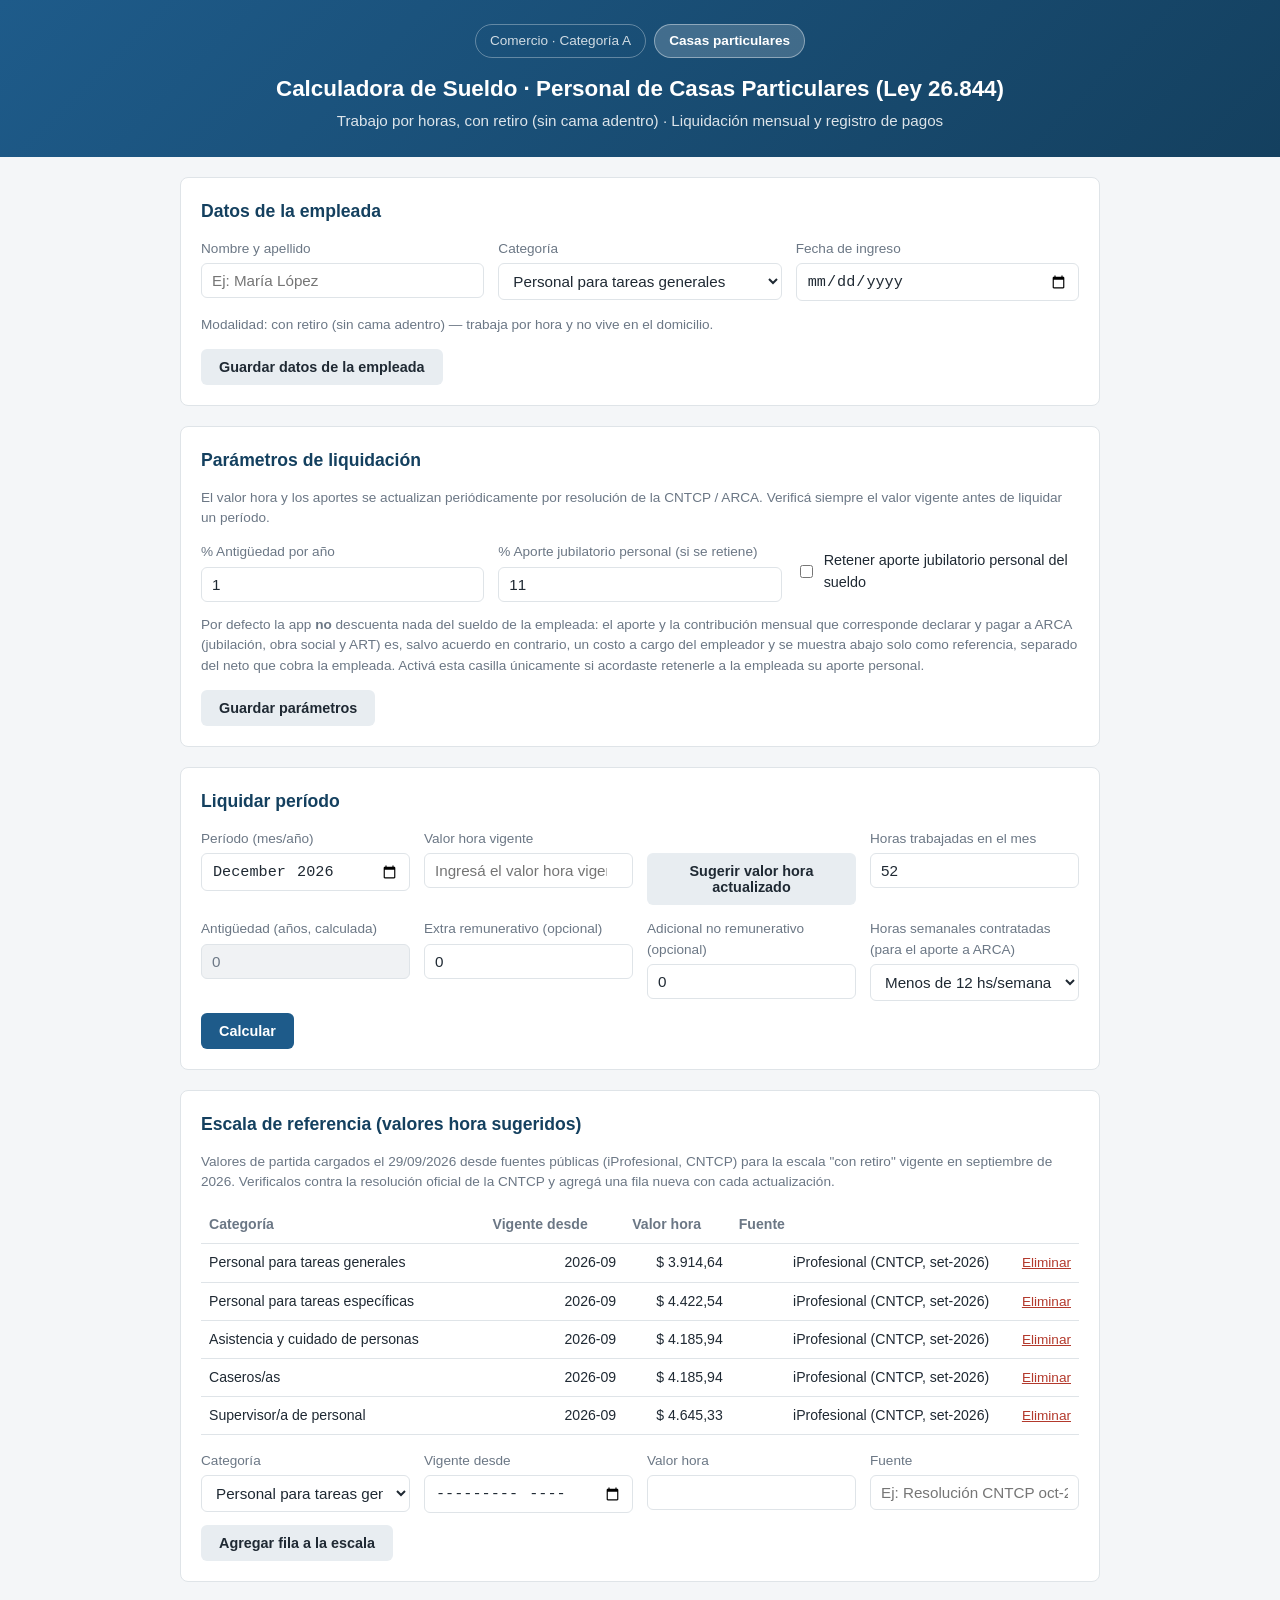
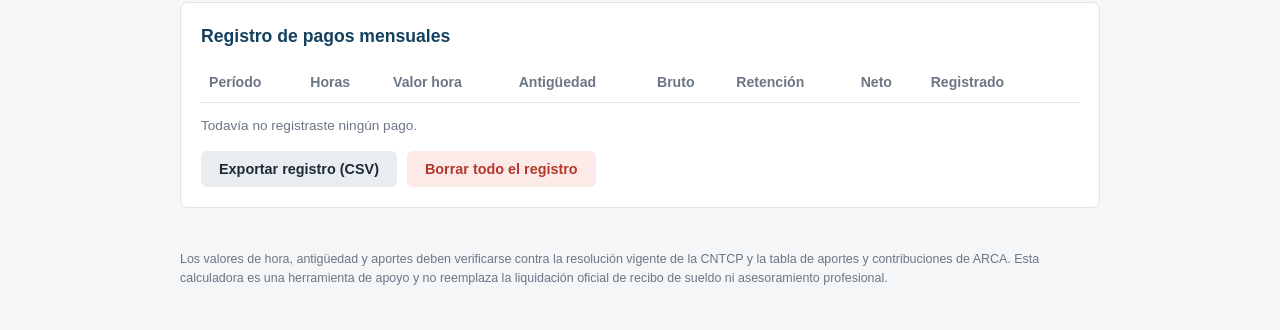
==== domestica.html @ c3b3fdea "Agregar calculadora para personal de casas particulares (con retiro) Nueva página domestica.html (Le" ====
<!DOCTYPE html>
<html lang="es-AR">
<head>
<meta charset="UTF-8">
<meta name="viewport" content="width=device-width, initial-scale=1.0">
<title>Sueldos 2026 — Personal de Casas Particulares</title>
<link rel="stylesheet" href="css/style.css">
</head>
<body>
<header class="app-header">
  <nav class="app-nav">
    <a href="index.html">Comercio · Categoría A</a>
    <a href="domestica.html" class="activo">Casas particulares</a>
  </nav>
  <h1>Calculadora de Sueldo · Personal de Casas Particulares (Ley 26.844)</h1>
  <p class="subtitle">Trabajo por horas, con retiro (sin cama adentro) · Liquidación mensual y registro de pagos</p>
</header>

<main class="container">

  <!-- DATOS DE LA EMPLEADA -->
  <section class="card" id="seccion-empleada">
    <h2>Datos de la empleada</h2>
    <div class="grid grid-3">
      <label>Nombre y apellido
        <input type="text" id="emp-nombre" placeholder="Ej: María López">
      </label>
      <label>Categoría
        <select id="emp-categoria">
          <option value="generales">Personal para tareas generales</option>
          <option value="especificas">Personal para tareas específicas</option>
          <option value="cuidado">Asistencia y cuidado de personas</option>
          <option value="caseros">Caseros/as</option>
          <option value="supervisor">Supervisor/a de personal</option>
        </select>
      </label>
      <label>Fecha de ingreso
        <input type="date" id="emp-ingreso">
      </label>
    </div>
    <p class="hint">Modalidad: con retiro (sin cama adentro) — trabaja por hora y no vive en el domicilio.</p>
    <button id="btn-guardar-empleada" class="btn btn-secondary">Guardar datos de la empleada</button>
  </section>

  <!-- PARÁMETROS -->
  <section class="card" id="seccion-config">
    <h2>Parámetros de liquidación</h2>
    <p class="hint">
      El valor hora y los aportes se actualizan periódicamente por resolución de la CNTCP / ARCA.
      Verificá siempre el valor vigente antes de liquidar un período.
    </p>
    <div class="grid grid-3">
      <label>% Antigüedad por año
        <input type="number" id="cfg-antiguedad" step="0.01" value="1">
      </label>
      <label>% Aporte jubilatorio personal (si se retiene)
        <input type="number" id="cfg-jubilacion" step="0.01" value="11">
      </label>
      <label class="checkbox-label">
        <input type="checkbox" id="cfg-retener-jubilacion">
        Retener aporte jubilatorio personal del sueldo
      </label>
    </div>
    <p class="hint">
      Por defecto la app <strong>no</strong> descuenta nada del sueldo de la empleada: el aporte y la
      contribución mensual que corresponde declarar y pagar a ARCA (jubilación, obra social y ART) es,
      salvo acuerdo en contrario, un costo a cargo del empleador y se muestra abajo solo como referencia,
      separado del neto que cobra la empleada. Activá esta casilla únicamente si acordaste retenerle a la
      empleada su aporte personal.
    </p>
    <button id="btn-guardar-config" class="btn btn-secondary">Guardar parámetros</button>
  </section>

  <!-- CALCULADORA / NUEVO PAGO -->
  <section class="card" id="seccion-calculadora">
    <h2>Liquidar período</h2>
    <div class="grid grid-3">
      <label>Período (mes/año)
        <input type="month" id="pago-periodo">
      </label>
      <label>Valor hora vigente
        <input type="number" id="pago-valorhora" step="0.01" min="0" placeholder="Ingresá el valor hora vigente">
      </label>
      <label class="label-con-boton">
        &nbsp;
        <button type="button" id="btn-sugerir-valorhora" class="btn btn-secondary">Sugerir valor hora actualizado</button>
      </label>
      <label>Horas trabajadas en el mes
        <input type="number" id="pago-horas" step="0.5" min="0" value="52">
      </label>
      <label>Antigüedad (años, calculada)
        <input type="number" id="pago-antiguedad-anios" step="1" min="0" readonly>
      </label>
      <label>Extra remunerativo (opcional)
        <input type="number" id="pago-extra" step="0.01" min="0" value="0">
      </label>
      <label>Adicional no remunerativo (opcional)
        <input type="number" id="pago-noremun" step="0.01" min="0" value="0">
      </label>
      <label>Horas semanales contratadas (para el aporte a ARCA)
        <select id="pago-bracket-horas">
          <option value="menos12">Menos de 12 hs/semana</option>
          <option value="12a15">De 12 a 15 hs/semana</option>
          <option value="16omas">16 hs/semana o más</option>
        </select>
      </label>
    </div>

    <p id="sugerencia-valorhora-info" class="hint oculto"></p>

    <button id="btn-calcular" class="btn btn-primary">Calcular</button>

    <div id="resultado" class="resultado oculto">
      <h3>Resultado del período</h3>
      <table class="tabla-resultado">
        <tbody>
          <tr><td>Horas × valor hora</td><td id="res-remuneracion"></td></tr>
          <tr><td>Antigüedad (<span id="res-anios"></span> años)</td><td id="res-antiguedad"></td></tr>
          <tr><td>Extra remunerativo</td><td id="res-extra"></td></tr>
          <tr class="fila-subtotal"><td>Remuneración bruta</td><td id="res-bruto"></td></tr>
          <tr id="fila-desc-jubilacion"><td>Aporte jubilatorio retenido</td><td id="res-desc-jubilacion"></td></tr>
          <tr><td>Adicional no remunerativo</td><td id="res-noremun"></td></tr>
          <tr class="fila-total"><td>Neto a cobrar por la empleada</td><td id="res-neto"></td></tr>
        </tbody>
      </table>
      <p class="hint">
        Aporte y contribución de referencia a pagar a ARCA por esta empleada (jubilación + obra social + ART,
        a cargo del empleador salvo acuerdo distinto): <strong id="res-aporte-arca"></strong>
        <span id="res-aporte-arca-info"></span>
      </p>
      <button id="btn-registrar-pago" class="btn btn-primary">Registrar este pago</button>
    </div>
  </section>

  <!-- ESCALA DE REFERENCIA -->
  <section class="card" id="seccion-escala">
    <h2>Escala de referencia (valores hora sugeridos)</h2>
    <p class="hint">
      Valores de partida cargados el 29/09/2026 desde fuentes públicas (iProfesional, CNTCP) para la escala
      "con retiro" vigente en septiembre de 2026. Verificalos contra la resolución oficial de la CNTCP y
      agregá una fila nueva con cada actualización.
    </p>
    <div class="tabla-scroll">
      <table class="tabla-registro" id="tabla-escala">
        <thead>
          <tr>
            <th>Categoría</th>
            <th>Vigente desde</th>
            <th>Valor hora</th>
            <th>Fuente</th>
            <th></th>
          </tr>
        </thead>
        <tbody id="tbody-escala"></tbody>
      </table>
    </div>
    <div class="grid grid-3 form-escala">
      <label>Categoría
        <select id="escala-categoria">
          <option value="generales">Personal para tareas generales</option>
          <option value="especificas">Personal para tareas específicas</option>
          <option value="cuidado">Asistencia y cuidado de personas</option>
          <option value="caseros">Caseros/as</option>
          <option value="supervisor">Supervisor/a de personal</option>
        </select>
      </label>
      <label>Vigente desde
        <input type="month" id="escala-vigencia">
      </label>
      <label>Valor hora
        <input type="number" id="escala-valorhora" step="0.01" min="0">
      </label>
      <label>Fuente
        <input type="text" id="escala-fuente" placeholder="Ej: Resolución CNTCP oct-2026">
      </label>
    </div>
    <button id="btn-agregar-escala" class="btn btn-secondary">Agregar fila a la escala</button>
  </section>

  <!-- REGISTRO DE PAGOS -->
  <section class="card" id="seccion-registro">
    <h2>Registro de pagos mensuales</h2>
    <div class="tabla-scroll">
      <table class="tabla-registro" id="tabla-pagos">
        <thead>
          <tr>
            <th>Período</th>
            <th>Horas</th>
            <th>Valor hora</th>
            <th>Antigüedad</th>
            <th>Bruto</th>
            <th>Retención</th>
            <th>Neto</th>
            <th>Registrado</th>
            <th></th>
          </tr>
        </thead>
        <tbody id="tbody-pagos"></tbody>
      </table>
    </div>
    <p id="sin-pagos" class="hint">Todavía no registraste ningún pago.</p>
    <div class="acciones-registro">
      <button id="btn-exportar" class="btn btn-secondary">Exportar registro (CSV)</button>
      <button id="btn-borrar-todo" class="btn btn-danger">Borrar todo el registro</button>
    </div>
  </section>

</main>

<footer class="app-footer">
  <p>
    Los valores de hora, antigüedad y aportes deben verificarse contra la resolución vigente de la CNTCP y
    la tabla de aportes y contribuciones de ARCA. Esta calculadora es una herramienta de apoyo y no
    reemplaza la liquidación oficial de recibo de sueldo ni asesoramiento profesional.
  </p>
</footer>

<script src="js/domestica-app.js"></script>
</body>
</html>
---- css/style.css ----
:root {
  --color-bg: #f4f6f8;
  --color-card: #ffffff;
  --color-primary: #1e5b8a;
  --color-primary-dark: #14405f;
  --color-accent: #2f8f5b;
  --color-danger: #b3392c;
  --color-text: #1f2933;
  --color-muted: #6b7785;
  --color-border: #dfe4e8;
  --radius: 8px;
}

* { box-sizing: border-box; }

body {
  margin: 0;
  font-family: -apple-system, BlinkMacSystemFont, "Segoe UI", Roboto, Helvetica, Arial, sans-serif;
  background: var(--color-bg);
  color: var(--color-text);
  line-height: 1.5;
}

.app-header {
  background: linear-gradient(135deg, var(--color-primary), var(--color-primary-dark));
  color: #fff;
  padding: 24px 20px;
  text-align: center;
}
.app-header h1 { margin: 0 0 4px; font-size: 1.4rem; }
.subtitle { margin: 0; opacity: 0.85; font-size: 0.95rem; }

.app-nav { display: flex; justify-content: center; gap: 8px; margin-bottom: 14px; flex-wrap: wrap; }
.app-nav a {
  color: #fff;
  text-decoration: none;
  font-size: 0.85rem;
  padding: 6px 14px;
  border-radius: 999px;
  border: 1px solid rgba(255, 255, 255, 0.4);
  opacity: 0.8;
}
.app-nav a.activo { background: rgba(255, 255, 255, 0.18); opacity: 1; font-weight: 600; }
.app-nav a:hover { opacity: 1; }

.container {
  max-width: 960px;
  margin: 0 auto;
  padding: 20px;
  display: flex;
  flex-direction: column;
  gap: 20px;
}

.card {
  background: var(--color-card);
  border: 1px solid var(--color-border);
  border-radius: var(--radius);
  padding: 20px;
}
.card h2 { margin-top: 0; font-size: 1.1rem; color: var(--color-primary-dark); }

.hint { color: var(--color-muted); font-size: 0.85rem; }

.grid { display: grid; gap: 14px; margin-bottom: 12px; }
.grid-3 { grid-template-columns: repeat(auto-fit, minmax(200px, 1fr)); }

label {
  display: flex;
  flex-direction: column;
  gap: 4px;
  font-size: 0.85rem;
  color: var(--color-muted);
}

input[type="text"],
input[type="date"],
input[type="month"],
input[type="number"],
select {
  font-size: 0.95rem;
  padding: 8px 10px;
  border: 1px solid var(--color-border);
  border-radius: 6px;
  color: var(--color-text);
  background: #fff;
}
input[readonly] { background: #f0f2f4; color: var(--color-muted); }

.checkbox-label {
  flex-direction: row;
  align-items: center;
  gap: 8px;
  font-size: 0.9rem;
  color: var(--color-text);
}
.checkbox-label input { width: auto; }

.btn {
  border: none;
  border-radius: 6px;
  padding: 10px 18px;
  font-size: 0.9rem;
  cursor: pointer;
  font-weight: 600;
}
.btn-primary { background: var(--color-primary); color: #fff; }
.btn-primary:hover { background: var(--color-primary-dark); }
.btn-secondary { background: #e8edf1; color: var(--color-text); }
.btn-secondary:hover { background: #dbe2e8; }
.btn-danger { background: #fbeae7; color: var(--color-danger); }
.btn-danger:hover { background: #f5d9d3; }

.resultado { margin-top: 18px; border-top: 1px solid var(--color-border); padding-top: 16px; }
.oculto { display: none; }

.label-con-boton { justify-content: flex-end; }
.label-con-boton .btn { width: 100%; }

.form-escala { margin-top: 16px; }

.tabla-resultado { width: 100%; border-collapse: collapse; margin-bottom: 14px; }
.tabla-resultado td { padding: 6px 4px; font-size: 0.92rem; }
.tabla-resultado td:last-child { text-align: right; font-variant-numeric: tabular-nums; }
.fila-subtotal td { border-top: 1px solid var(--color-border); font-weight: 600; }
.fila-total td { border-top: 2px solid var(--color-primary); font-weight: 700; color: var(--color-primary-dark); font-size: 1.05rem; }

.tabla-scroll { overflow-x: auto; }
.tabla-registro { width: 100%; border-collapse: collapse; font-size: 0.88rem; min-width: 640px; }
.tabla-registro th, .tabla-registro td { padding: 8px; text-align: left; border-bottom: 1px solid var(--color-border); }
.tabla-registro th { color: var(--color-muted); font-weight: 600; }
.tabla-registro td:nth-child(n+2):nth-child(-n+7) { text-align: right; font-variant-numeric: tabular-nums; }

.acciones-registro { display: flex; gap: 10px; margin-top: 14px; flex-wrap: wrap; }

.app-footer {
  max-width: 960px;
  margin: 0 auto;
  padding: 10px 20px 30px;
  color: var(--color-muted);
  font-size: 0.78rem;
}

.link-borrar {
  background: none;
  border: none;
  color: var(--color-danger);
  cursor: pointer;
  font-size: 0.85rem;
  text-decoration: underline;
  padding: 0;
}
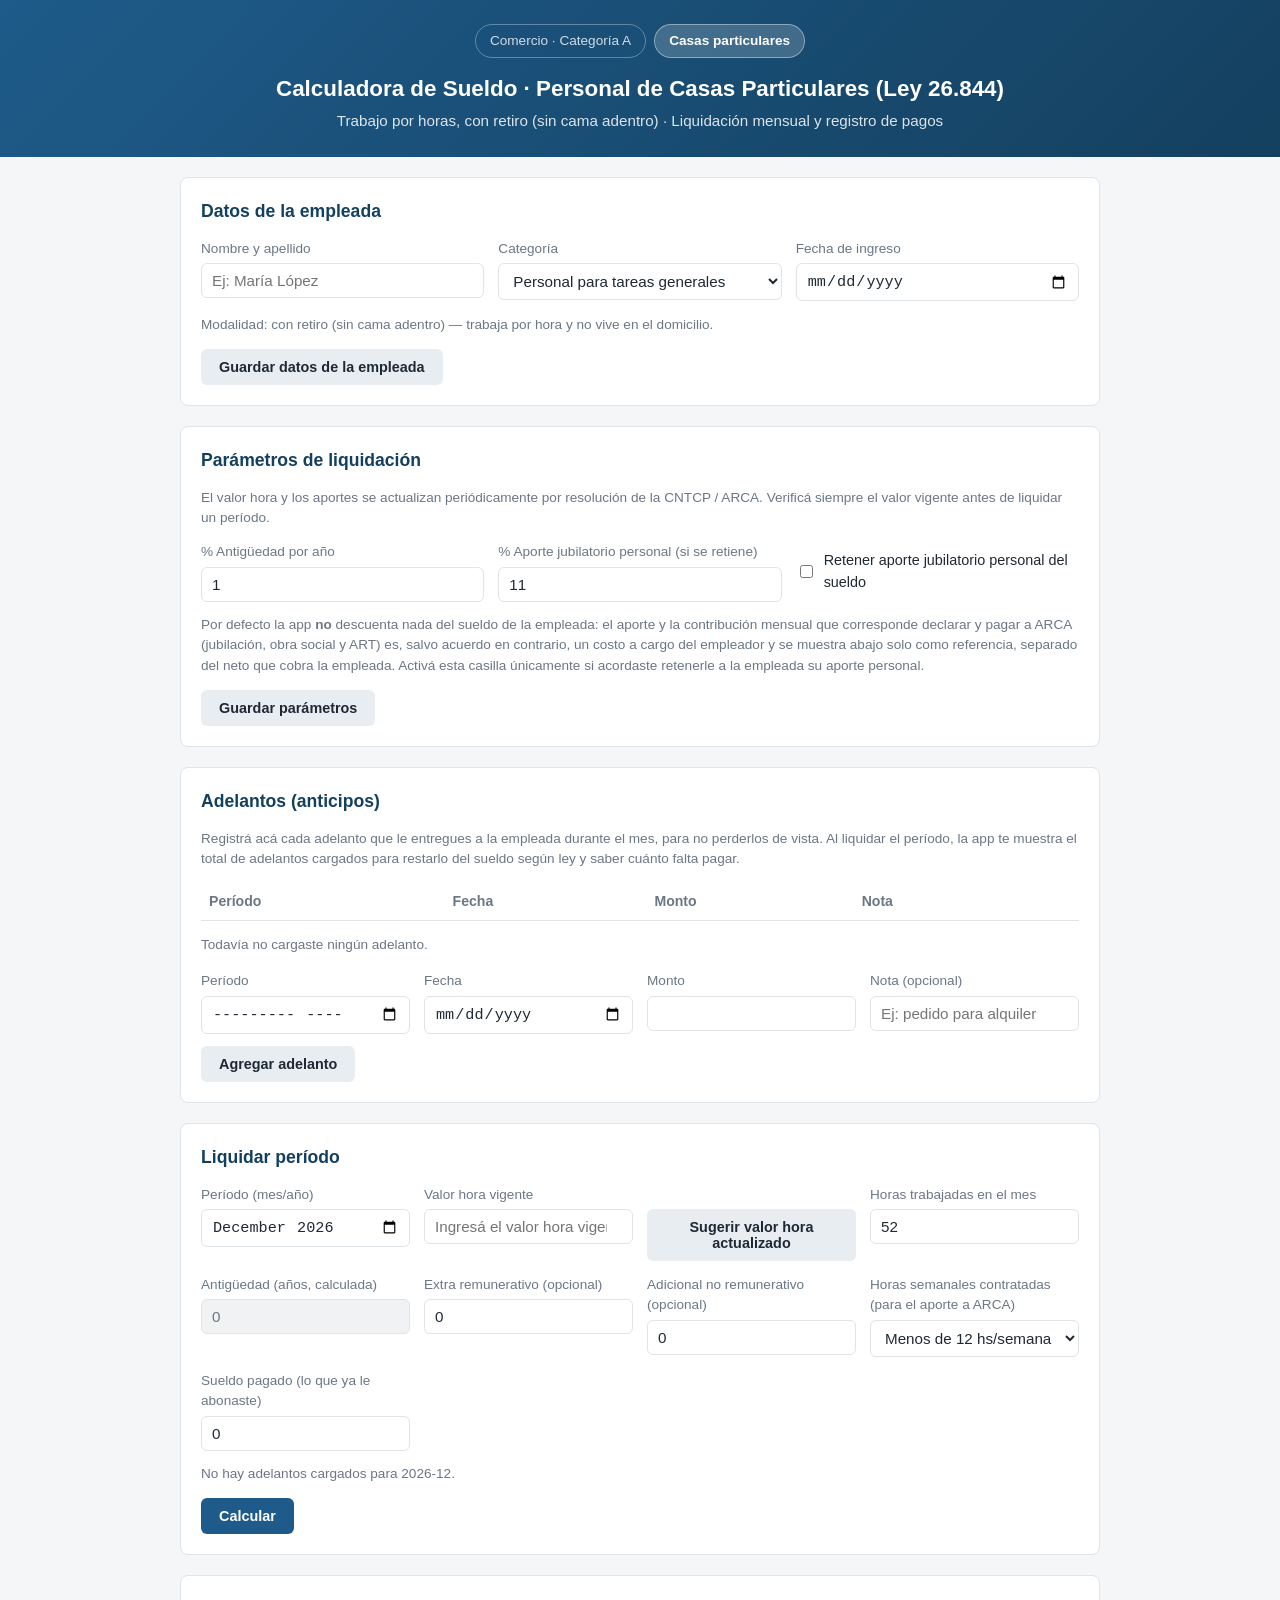
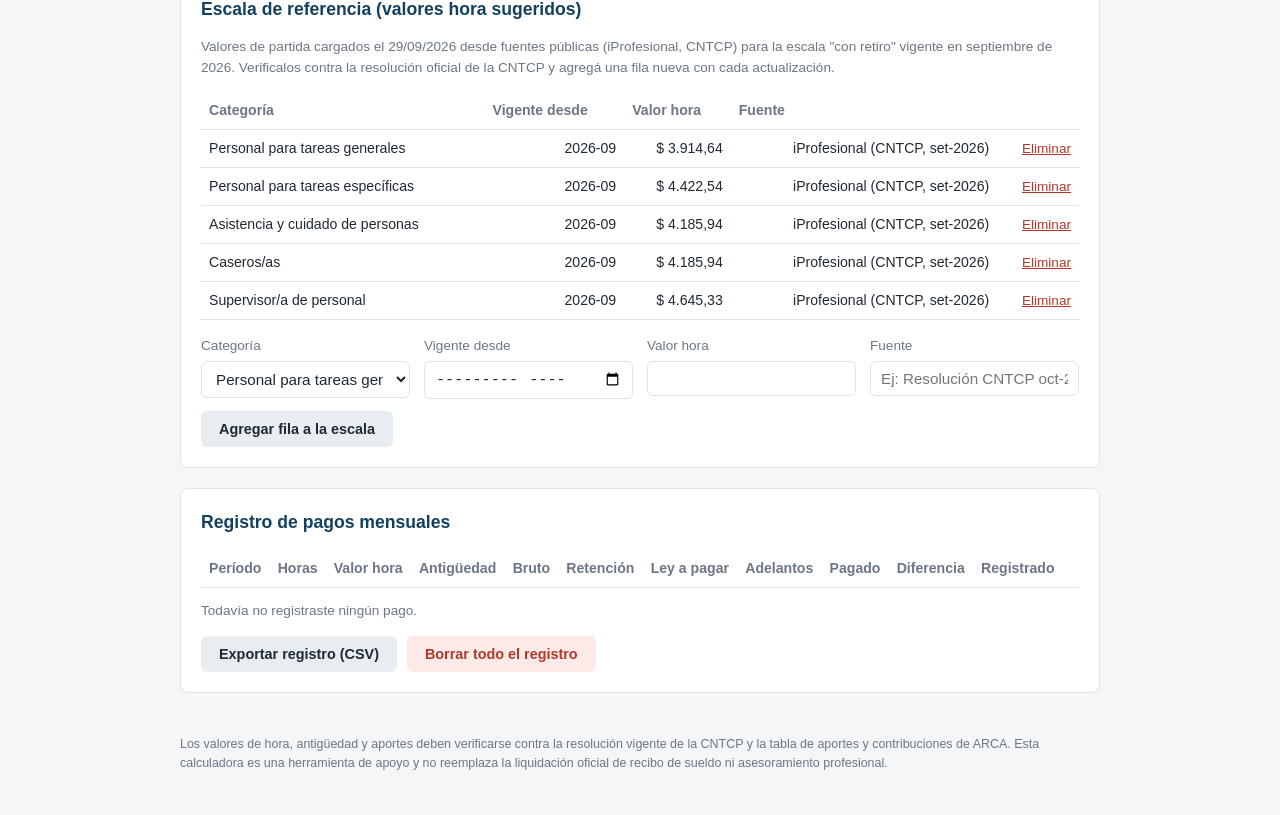
==== commit aa249d01: "Agregar sueldo pagado vs. ley y registro de adelantos en ambas calculadoras Nueva sección "Adelantos" ====
--- a/domestica.html
+++ b/domestica.html
@@ -71,6 +71,46 @@
     <button id="btn-guardar-config" class="btn btn-secondary">Guardar parámetros</button>
   </section>
 
+  <!-- ADELANTOS -->
+  <section class="card" id="seccion-adelantos">
+    <h2>Adelantos (anticipos)</h2>
+    <p class="hint">
+      Registrá acá cada adelanto que le entregues a la empleada durante el mes, para no perderlos de vista.
+      Al liquidar el período, la app te muestra el total de adelantos cargados para restarlo del sueldo
+      según ley y saber cuánto falta pagar.
+    </p>
+    <div class="tabla-scroll">
+      <table class="tabla-registro" id="tabla-adelantos">
+        <thead>
+          <tr>
+            <th>Período</th>
+            <th>Fecha</th>
+            <th>Monto</th>
+            <th>Nota</th>
+            <th></th>
+          </tr>
+        </thead>
+        <tbody id="tbody-adelantos"></tbody>
+      </table>
+    </div>
+    <p id="sin-adelantos" class="hint">Todavía no cargaste ningún adelanto.</p>
+    <div class="grid grid-3 form-escala">
+      <label>Período
+        <input type="month" id="adelanto-periodo">
+      </label>
+      <label>Fecha
+        <input type="date" id="adelanto-fecha">
+      </label>
+      <label>Monto
+        <input type="number" id="adelanto-monto" step="0.01" min="0">
+      </label>
+      <label>Nota (opcional)
+        <input type="text" id="adelanto-nota" placeholder="Ej: pedido para alquiler">
+      </label>
+    </div>
+    <button id="btn-agregar-adelanto" class="btn btn-secondary">Agregar adelanto</button>
+  </section>
+
   <!-- CALCULADORA / NUEVO PAGO -->
   <section class="card" id="seccion-calculadora">
     <h2>Liquidar período</h2>
@@ -104,9 +144,13 @@
           <option value="16omas">16 hs/semana o más</option>
         </select>
       </label>
+      <label>Sueldo pagado (lo que ya le abonaste)
+        <input type="number" id="pago-sueldopagado" step="0.01" min="0" value="0">
+      </label>
     </div>
 
     <p id="sugerencia-valorhora-info" class="hint oculto"></p>
+    <p id="adelantos-periodo-info" class="hint"></p>
 
     <button id="btn-calcular" class="btn btn-primary">Calcular</button>
 
@@ -120,9 +164,13 @@
           <tr class="fila-subtotal"><td>Remuneración bruta</td><td id="res-bruto"></td></tr>
           <tr id="fila-desc-jubilacion"><td>Aporte jubilatorio retenido</td><td id="res-desc-jubilacion"></td></tr>
           <tr><td>Adicional no remunerativo</td><td id="res-noremun"></td></tr>
-          <tr class="fila-total"><td>Neto a cobrar por la empleada</td><td id="res-neto"></td></tr>
+          <tr class="fila-total"><td>Sueldo según ley a pagar</td><td id="res-neto"></td></tr>
+          <tr><td>Adelantos del período</td><td id="res-adelantos-periodo"></td></tr>
+          <tr><td>Sueldo pagado</td><td id="res-pagado"></td></tr>
+          <tr class="fila-total"><td>Diferencia (pagado + adelantos − ley)</td><td id="res-diferencia"></td></tr>
         </tbody>
       </table>
+      <p id="diferencia-info" class="hint"></p>
       <p class="hint">
         Aporte y contribución de referencia a pagar a ARCA por esta empleada (jubilación + obra social + ART,
         a cargo del empleador salvo acuerdo distinto): <strong id="res-aporte-arca"></strong>
@@ -190,7 +238,10 @@
             <th>Antigüedad</th>
             <th>Bruto</th>
             <th>Retención</th>
-            <th>Neto</th>
+            <th>Ley a pagar</th>
+            <th>Adelantos</th>
+            <th>Pagado</th>
+            <th>Diferencia</th>
             <th>Registrado</th>
             <th></th>
           </tr>
--- a/css/style.css
+++ b/css/style.css
@@ -129,7 +129,7 @@
 .tabla-registro { width: 100%; border-collapse: collapse; font-size: 0.88rem; min-width: 640px; }
 .tabla-registro th, .tabla-registro td { padding: 8px; text-align: left; border-bottom: 1px solid var(--color-border); }
 .tabla-registro th { color: var(--color-muted); font-weight: 600; }
-.tabla-registro td:nth-child(n+2):nth-child(-n+7) { text-align: right; font-variant-numeric: tabular-nums; }
+.tabla-registro td:nth-child(n+2):nth-child(-n+10) { text-align: right; font-variant-numeric: tabular-nums; }
 
 .acciones-registro { display: flex; gap: 10px; margin-top: 14px; flex-wrap: wrap; }
 
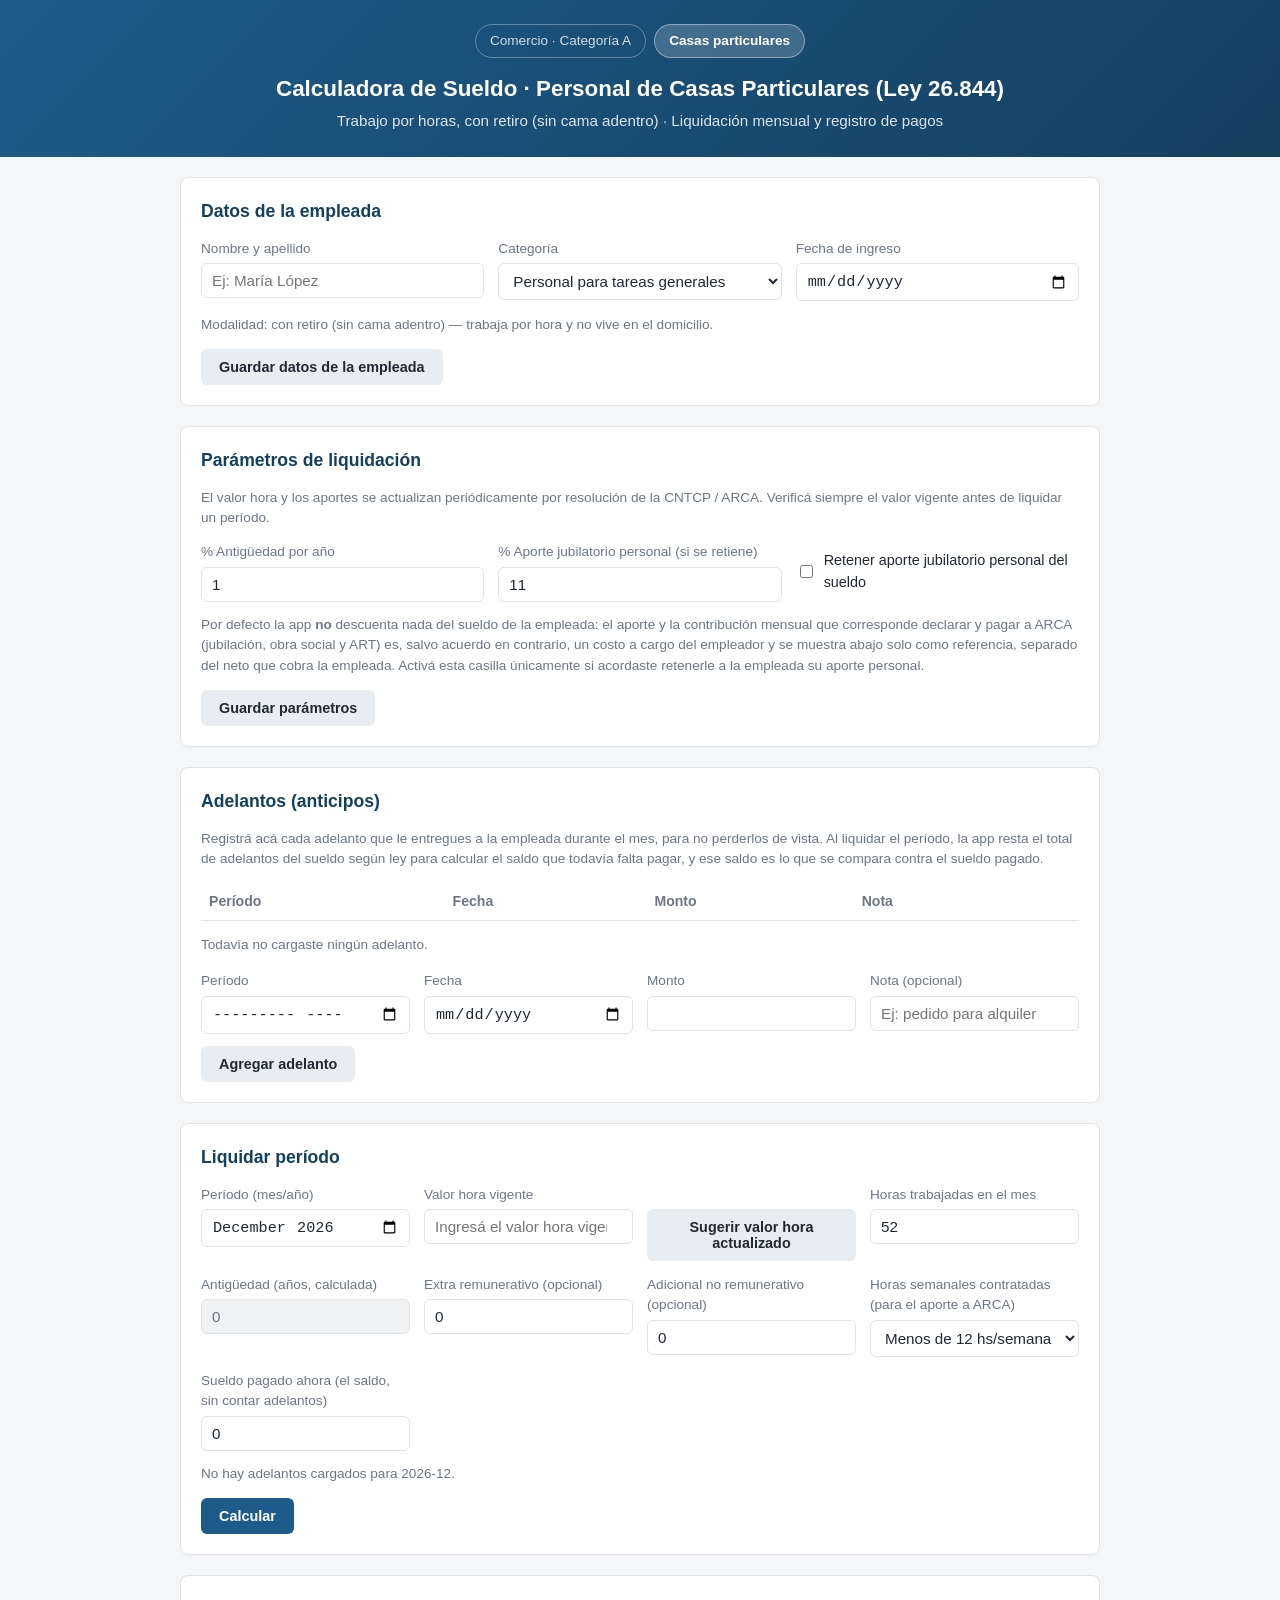
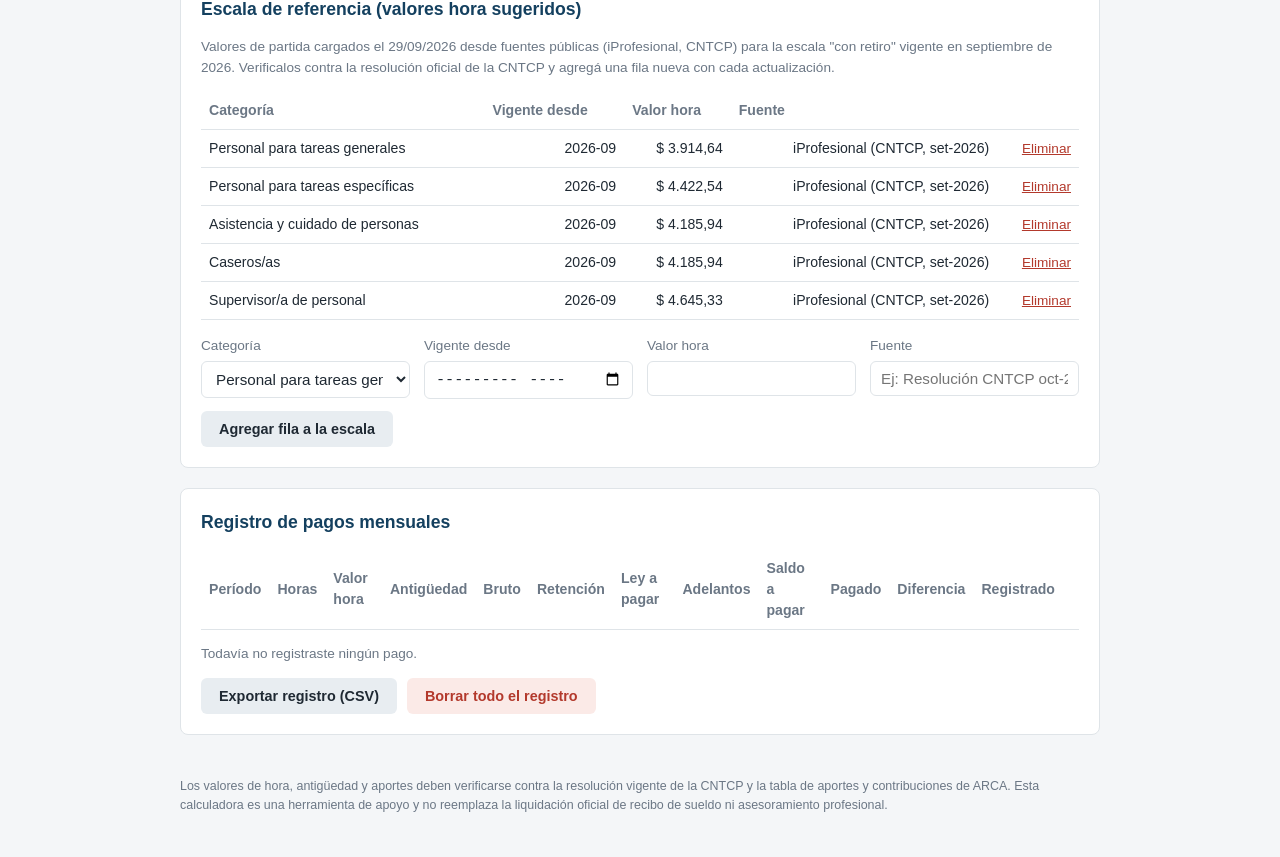
==== commit 7e52a10a: "Descontar explícitamente los adelantos del sueldo según ley y del pagado Se agrega el "saldo a pagar" ====
--- a/domestica.html
+++ b/domestica.html
@@ -7,6 +7,7 @@
 <link rel="stylesheet" href="css/style.css">
 </head>
 <body>
+<div id="app-toast" class="toast oculto" role="status"></div>
 <header class="app-header">
   <nav class="app-nav">
     <a href="index.html">Comercio · Categoría A</a>
@@ -76,8 +77,8 @@
     <h2>Adelantos (anticipos)</h2>
     <p class="hint">
       Registrá acá cada adelanto que le entregues a la empleada durante el mes, para no perderlos de vista.
-      Al liquidar el período, la app te muestra el total de adelantos cargados para restarlo del sueldo
-      según ley y saber cuánto falta pagar.
+      Al liquidar el período, la app resta el total de adelantos del sueldo según ley para calcular el
+      saldo que todavía falta pagar, y ese saldo es lo que se compara contra el sueldo pagado.
     </p>
     <div class="tabla-scroll">
       <table class="tabla-registro" id="tabla-adelantos">
@@ -144,7 +145,7 @@
           <option value="16omas">16 hs/semana o más</option>
         </select>
       </label>
-      <label>Sueldo pagado (lo que ya le abonaste)
+      <label>Sueldo pagado ahora (el saldo, sin contar adelantos)
         <input type="number" id="pago-sueldopagado" step="0.01" min="0" value="0">
       </label>
     </div>
@@ -165,9 +166,10 @@
           <tr id="fila-desc-jubilacion"><td>Aporte jubilatorio retenido</td><td id="res-desc-jubilacion"></td></tr>
           <tr><td>Adicional no remunerativo</td><td id="res-noremun"></td></tr>
           <tr class="fila-total"><td>Sueldo según ley a pagar</td><td id="res-neto"></td></tr>
-          <tr><td>Adelantos del período</td><td id="res-adelantos-periodo"></td></tr>
-          <tr><td>Sueldo pagado</td><td id="res-pagado"></td></tr>
-          <tr class="fila-total"><td>Diferencia (pagado + adelantos − ley)</td><td id="res-diferencia"></td></tr>
+          <tr><td>Menos: adelantos del período</td><td id="res-adelantos-periodo"></td></tr>
+          <tr class="fila-subtotal"><td>Saldo a pagar (ley − adelantos)</td><td id="res-saldo-a-pagar"></td></tr>
+          <tr><td>Sueldo pagado (el saldo, sin contar el adelanto)</td><td id="res-pagado"></td></tr>
+          <tr class="fila-total"><td>Diferencia (pagado − saldo a pagar)</td><td id="res-diferencia"></td></tr>
         </tbody>
       </table>
       <p id="diferencia-info" class="hint"></p>
@@ -240,6 +242,7 @@
             <th>Retención</th>
             <th>Ley a pagar</th>
             <th>Adelantos</th>
+            <th>Saldo a pagar</th>
             <th>Pagado</th>
             <th>Diferencia</th>
             <th>Registrado</th>
--- a/css/style.css
+++ b/css/style.css
@@ -129,7 +129,7 @@
 .tabla-registro { width: 100%; border-collapse: collapse; font-size: 0.88rem; min-width: 640px; }
 .tabla-registro th, .tabla-registro td { padding: 8px; text-align: left; border-bottom: 1px solid var(--color-border); }
 .tabla-registro th { color: var(--color-muted); font-weight: 600; }
-.tabla-registro td:nth-child(n+2):nth-child(-n+10) { text-align: right; font-variant-numeric: tabular-nums; }
+.tabla-registro td:nth-child(n+2):nth-child(-n+11) { text-align: right; font-variant-numeric: tabular-nums; }
 
 .acciones-registro { display: flex; gap: 10px; margin-top: 14px; flex-wrap: wrap; }
 
@@ -149,4 +149,32 @@
   font-size: 0.85rem;
   text-decoration: underline;
   padding: 0;
+  white-space: nowrap;
 }
+
+.btn-confirmando,
+.link-borrar.btn-confirmando {
+  color: #fff;
+  background: var(--color-danger);
+  text-decoration: none;
+  padding: 2px 8px;
+  border-radius: 4px;
+  font-weight: 600;
+}
+
+.toast {
+  position: fixed;
+  top: 16px;
+  left: 50%;
+  transform: translateX(-50%);
+  z-index: 1000;
+  background: var(--color-primary-dark);
+  color: #fff;
+  padding: 10px 18px;
+  border-radius: 8px;
+  font-size: 0.88rem;
+  box-shadow: 0 4px 14px rgba(0, 0, 0, 0.25);
+  max-width: calc(100% - 32px);
+  text-align: center;
+}
+.toast.oculto { display: none; }
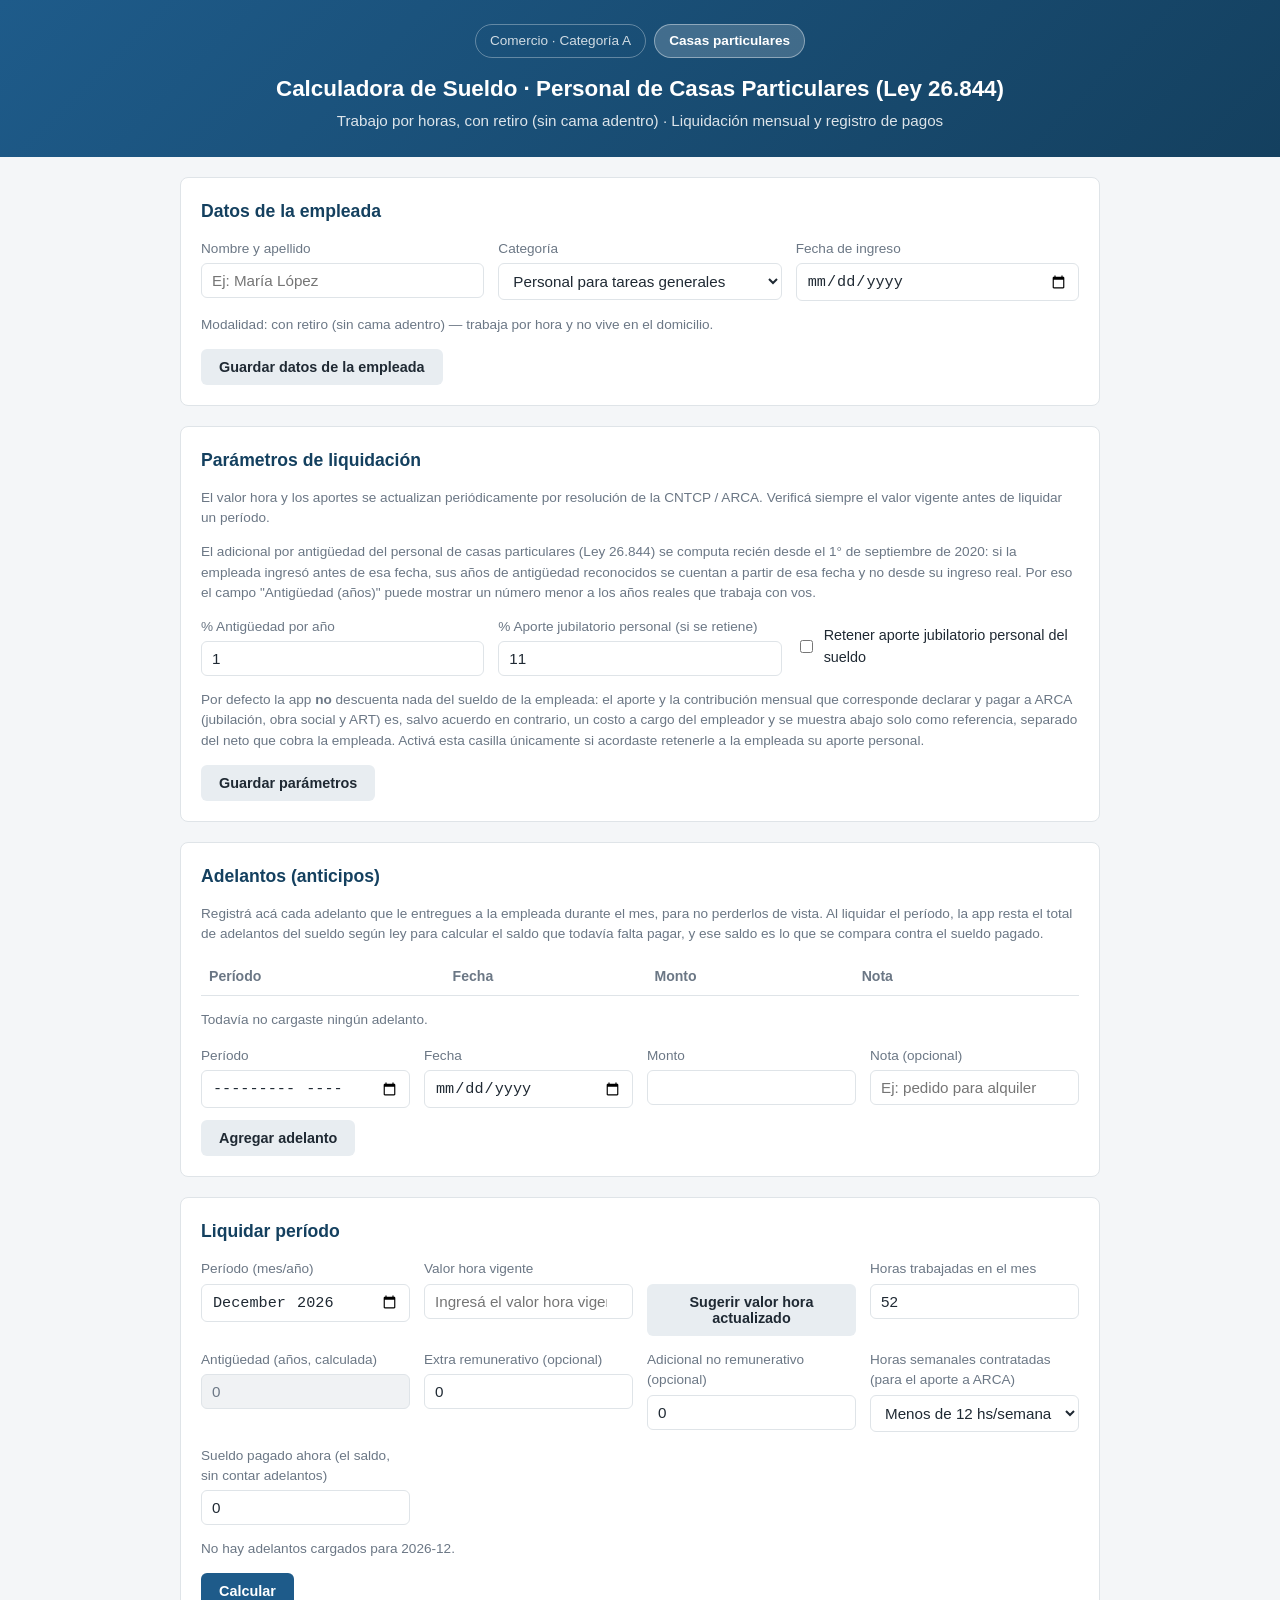
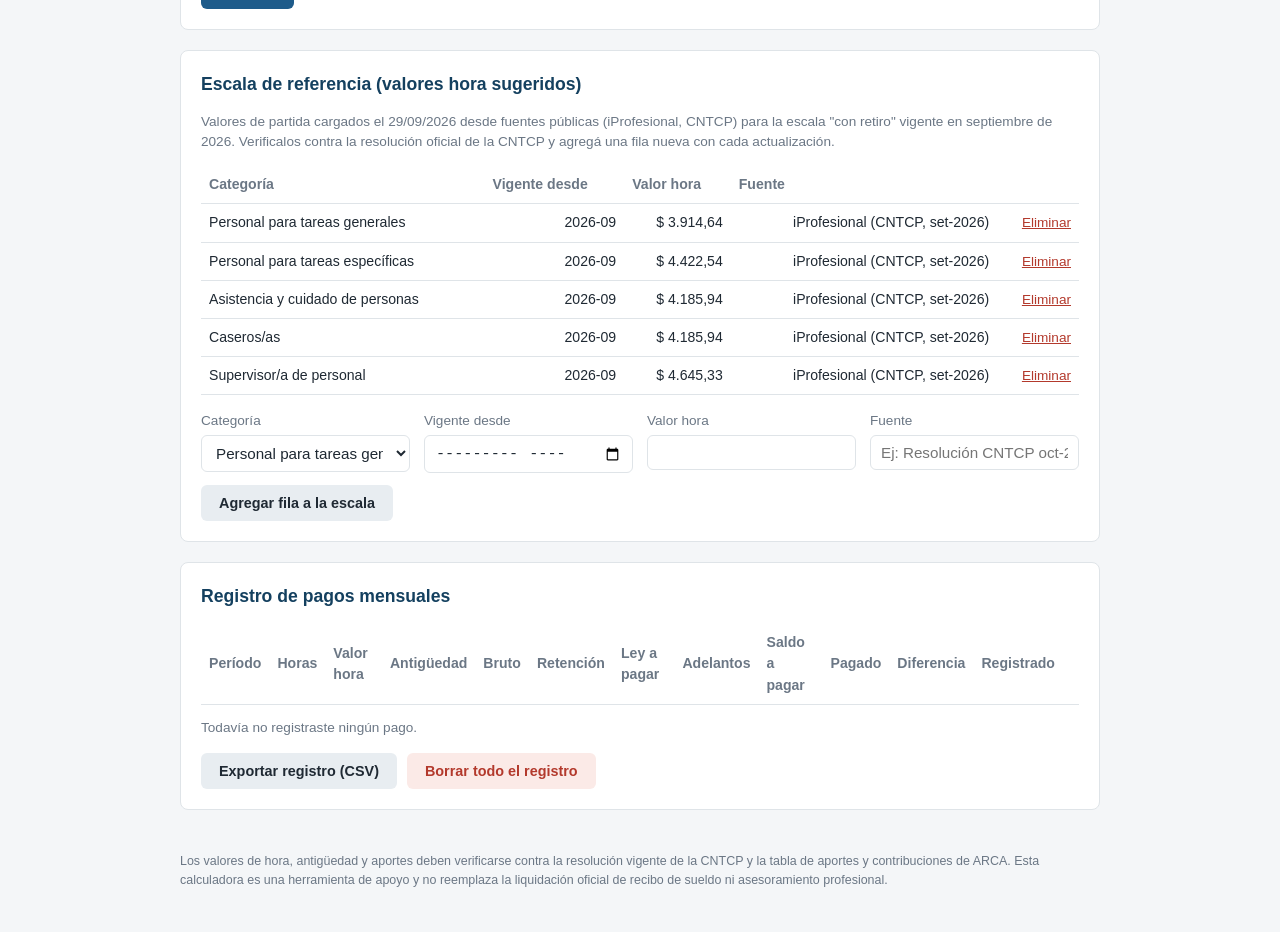
==== commit 88c8fec4: "Explicar en pantalla la antigüedad anclada al 1/9/2020 en casas particulares El cálculo de antigüeda" ====
--- a/domestica.html
+++ b/domestica.html
@@ -50,6 +50,12 @@
       El valor hora y los aportes se actualizan periódicamente por resolución de la CNTCP / ARCA.
       Verificá siempre el valor vigente antes de liquidar un período.
     </p>
+    <p class="hint">
+      El adicional por antigüedad del personal de casas particulares (Ley 26.844) se computa recién
+      desde el 1° de septiembre de 2020: si la empleada ingresó antes de esa fecha, sus años de
+      antigüedad reconocidos se cuentan a partir de esa fecha y no desde su ingreso real. Por eso el
+      campo "Antigüedad (años)" puede mostrar un número menor a los años reales que trabaja con vos.
+    </p>
     <div class="grid grid-3">
       <label>% Antigüedad por año
         <input type="number" id="cfg-antiguedad" step="0.01" value="1">
@@ -151,6 +157,7 @@
     </div>
 
     <p id="sugerencia-valorhora-info" class="hint oculto"></p>
+    <p id="antiguedad-info" class="hint oculto"></p>
     <p id="adelantos-periodo-info" class="hint"></p>
 
     <button id="btn-calcular" class="btn btn-primary">Calcular</button>
